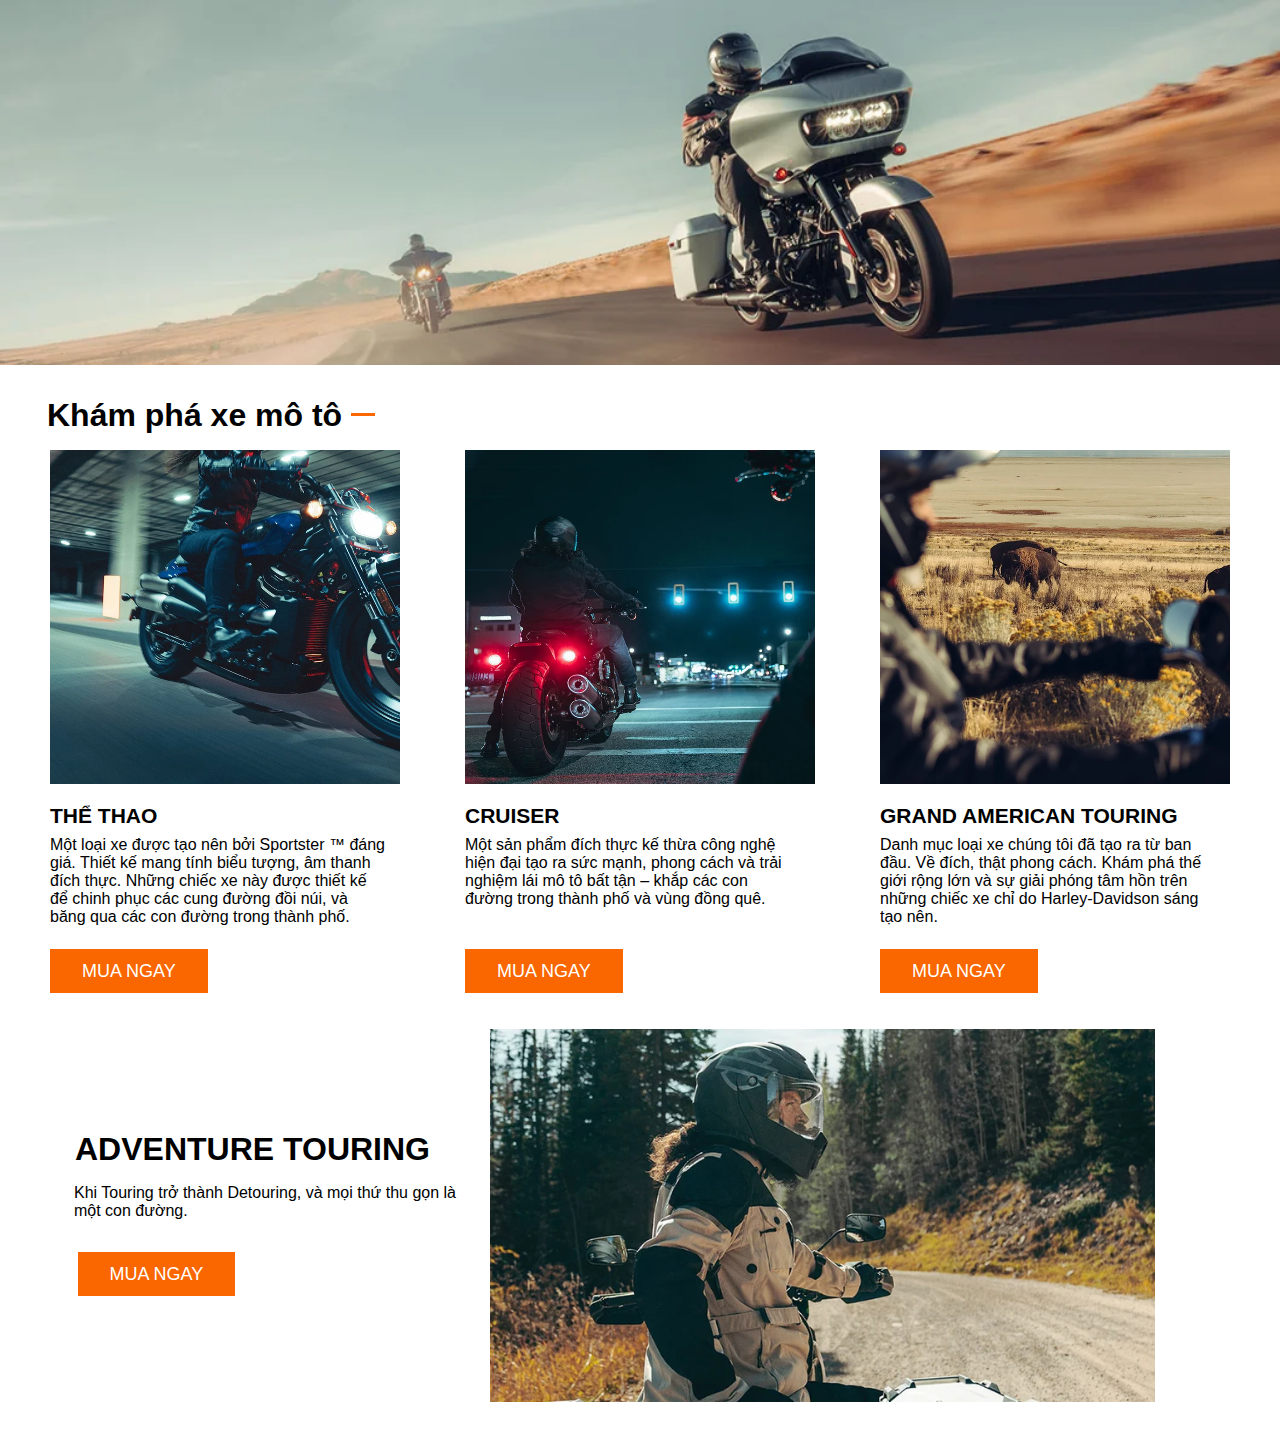
==== bikes.html @ 882a2433 "bikes" ====
<!DOCTYPE html>
<html lang="en">
  <head>
    <meta charset="UTF-8" />
    <meta http-equiv="X-UA-Compatible" content="IE=edge" />
    <meta name="viewport" content="width=device-width, initial-scale=1.0" />
    <title>Document</title>
    <link rel="stylesheet" href="./css/bikes.css" />
  </head>
  <body>
    <main>
      <div class="background_hero">
        <img
          src="./images/img xe máy/my23-motorcycle-index-short-hero-no-text.webp"
          alt=""
        />
      </div>

      <div class="cmp_hero_card">
        <div class="cmp_margin_top"><br /></div>

        <div class="hero_cards_triple_deck">
          <div class="hero_card_headline">
            Khám phá xe mô tô

            <span class="hero_card"></span>
          </div>

          <div class="card_deck_all">
            <div class="card_deck">
              <img src="./images/img xe máy/street-motorcycle-1x1.webp" alt="" />

              <div class="card_body">
                <div class="hero_card_title">
                  <a href="">thể thao</a>
                </div>

                <div class="hero_card_deccription">
                  Một loại xe được tạo nên bởi Sportster ™ đáng giá. Thiết kế mang
                  tính biểu tượng, âm thanh đích thực. Những chiếc xe này được
                  thiết kế để chinh phục các cung đường đồi núi, và băng qua các
                  con đường trong thành phố.
                </div>
              </div>

              <div class="card_footer">
                <br /><br />

                <span>Mua ngay</span>
              </div>
            </div>

            <div class="card_deck">
              <img src="./images/img xe máy/cruiser-motorcycle-1x1.webp" alt="" />

              <div class="card_body">
                <div class="hero_card_title">
                  <a href="">cruiser</a>
                </div>

                <div class="hero_card_deccription">
                  Một sản phẩm đích thực kế thừa công nghệ hiện đại tạo ra sức
                  mạnh, phong cách và trải nghiệm lái mô tô bất tận – khắp các con
                  đường trong thành phố và vùng đồng quê.
                </div>
              </div>

              <div class="card_footer">
                <br /><br />

                <span>Mua ngay</span>
              </div>
            </div>

            <div class="card_deck">
              <img src="./images/img xe máy/touring-motorcycle-1x1.webp" alt="" />

              <div class="card_body">
                <div class="hero_card_title">
                  <a href="">grand american touring</a>
                </div>

                <div class="hero_card_deccription">
                  Danh mục loại xe chúng tôi đã tạo ra từ ban đầu. Về đích, thật
                  phong cách. Khám phá thế giới rộng lớn và sự giải phóng tâm hồn
                  trên những chiếc xe chỉ do Harley-Davidson sáng tạo nên.
                </div>
              </div>

              <div class="card_footer">
                <br /><br />

                <span>Mua ngay</span>
              </div>
            </div>
          </div>
        </div>
      </div>

      <div class="cmp_margin_top"><br /></div>

      <div class="media_card">
        <div class="row_contentimage">
          <div class="header">
            adventure touring
          </div>

          <div class="description">
            Khi Touring trở thành Detouring, và mọi thứ thu gọn là một con đường.
          </div>

          <div class="card_footer">
            <br /><br />

            <span>Mua ngay</span>
          </div>

        </div>

        <img src="./images/img xe máy/adventure-motorcycle-media-card.webp" alt="">
      </div>

      <div class="cmp_margin_top"><br /></div>

    </main>

    <footer>
      
    </footer>
  </body>
</html>
---- css/bikes.css ----
* {
  margin: 0;
  padding: 0;
  font-family: Arial, Helvetica, sans-serif;
}

.background_hero img {
  width: 100%;
  height: 364.79px;
  display: flex;
}

.cmp_hero_card {
  align-items: center;
}
.cmp_margin_top {
  height: 32px;
}

.hero_card_headline {
  font-size: 32px;
  font-weight: bold;
  padding: 0 0 16px;
  margin-left: 47px;
}

.hero_card {
  width: 24px;
  height: 10px;
  display: inline-block;
  border-top: 3px solid #fa6600;
}

.card_deck {
  width: 380px;
  height: auto;
}
.card_deck img {
  width: 350px;
  height: 334.1px;
  margin-left: 15px;
  padding-bottom: 16px;
}

.card_body{
    height: 121px;
}

.hero_card_title a {
  font-size: 21px;
  margin-left: 15px;
  text-decoration: none;
  text-transform: uppercase;
  color: black;
  font-weight: bold;
}

.hero_card_deccription {
  margin: 0 15px;
  margin-right: 30px;
  padding: 8px 0 0;
  font-size: 16px;
}

.card_footer {
  margin-left: 15px;
  height: 72px;
  width: 350px;
}

.card_footer span {
  width: 162.39px;
  height: 48px;
  color: white;
  background-color: #fa6600;
  padding: 12px 32px;
  font-size: 18px;
  text-transform: uppercase;
  cursor: pointer;
}

.card_deck_all {
  display: flex;
  justify-content: space-evenly;
}

.row_contentimage{
    padding: 0 16px;
    display: flex;
    flex-direction: column;	
    justify-content: center;
    align-items: center;
}

.media_card{
    height: 373.22px;
    display: flex
}

.row_contentimage .header{
    font-size: 32px;
    text-transform: uppercase;
    font-weight: bold;
    margin-left: 15px
}

.row_contentimage .description{
    margin: 16px 0 8px 58px;
    width: 400px;

    
}

.media_card img{
    float: right;
}
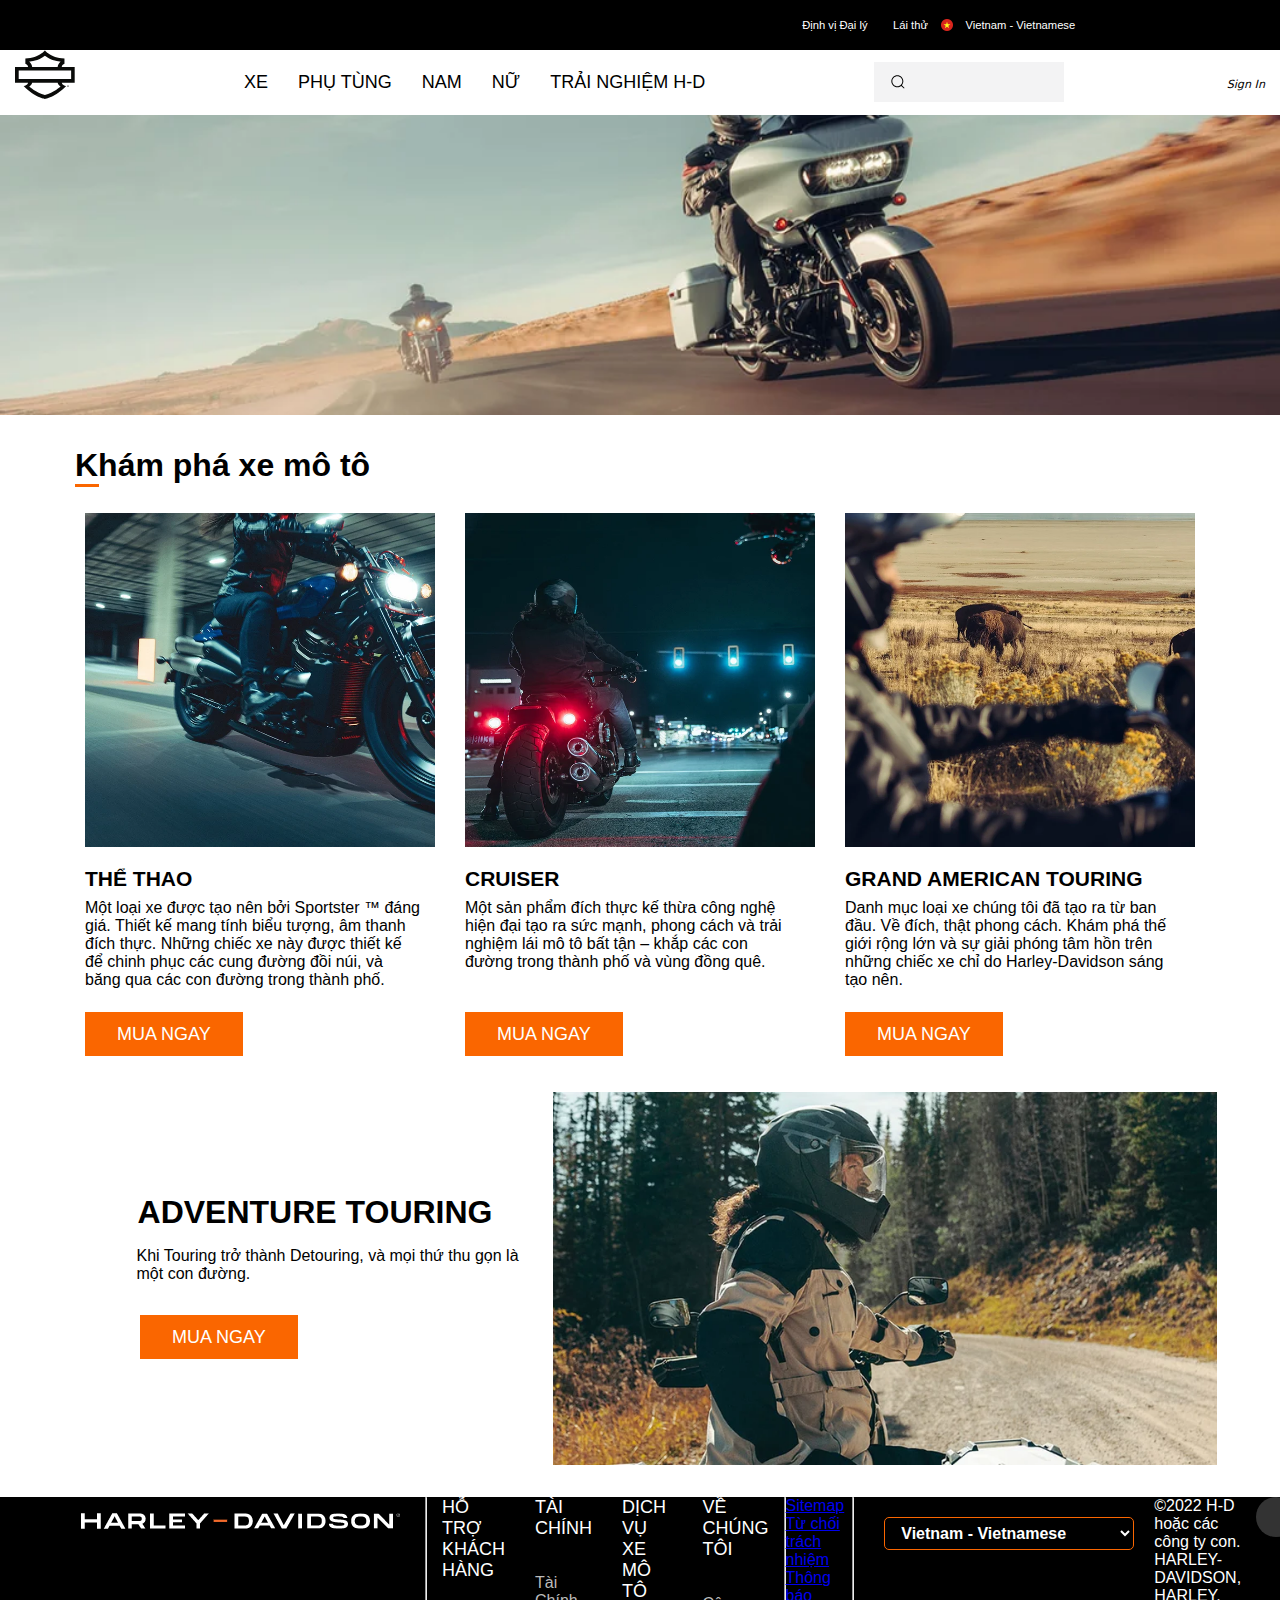
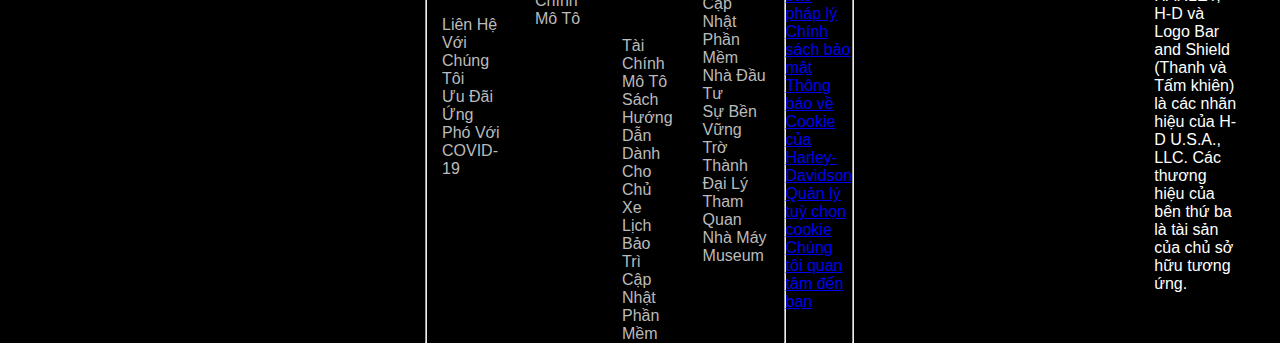
==== commit 7b7e5b7a: "update menu-footer" ====
--- a/bikes.html
+++ b/bikes.html
@@ -5,9 +5,320 @@
     <meta http-equiv="X-UA-Compatible" content="IE=edge" />
     <meta name="viewport" content="width=device-width, initial-scale=1.0" />
     <title>Document</title>
-    <link rel="stylesheet" href="./css/bikes.css" />
+    <link rel="stylesheet" href="./css/harley_main-menu.css">
+    <link rel="stylesheet" href="./css/bikes.css" >
   </head>
   <body>
+    <header>
+      <div class="first-bar">
+        <ul class="first-bar-menu">
+            <li><a href="">Định vị Đại lý</a></li>
+            <li><a href="">Lái thử</a></li>
+            <img src="images/vietnam.webp" alt="">
+            <li><a href="">Vietnam - Vietnamese</a></li>
+        </ul>
+    </div>
+    <nav class="menu">
+        <div class="wrapper">
+            <div class="logo"><a href=""><img src="images/shield-icon-black.svg" alt=""></a></div>
+            <input class="res" type="radio" name="slide" id="menu-btn">
+            <input class="res" type="radio" name="slide" id="cancel-btn">
+            <ul class="nav-links">
+                <label for="cancel-btn" class="btn cancel-btn cancel-but"><i class="fas fa-times"></i></label>
+                <li>
+                    <img class="logo-res" src="images/h-d-logo.png" alt="" style="border-radius: 5px;">
+                    <a href="bikes.html" class="desktop-item">XE</a>
+                    <span class="htcb">Show More</span>
+                    <input type="checkbox" id="showMega">
+                    <label for="showMega" class="mobile-item">Xe</label>
+                    <hr class="solid-mega">
+                    <div class="mega-box">
+                        <div class="content">
+                            <div class="row">
+                                <img src="images/chris-kursikowski-Lwz3X2lBkk4-unsplash.jpg" alt="">
+                            </div>
+                            <div class="row">
+                                <header>XE MÔ TÔ</header>
+                                <ul class="mega-link">
+                                    <li><a href="">Sport</a></li>
+                                    <li><a href="">Cruiser</a></li>
+                                    <li><a href="">Grand American Touring</a></li>
+                                    <li><a href="">Aventure Touring</a></li>
+                                    <hr>
+                                    <li><a href="" style="font-size: 95%;">Mua sắm tất cả xe mô tô</a></li>
+                                    <hr>
+                                    <li><a href="">Mẫu năm trước</a></li>
+                                </ul>
+                            </div>
+                            <div class="row">
+                                <header>XE ĐIỆN</header>
+                                <ul class="mega-link">
+                                    <li><a href="https://www.livewire.com/" style="border: 1px solid #000000;"><img style="width: 150px;height: 26.5px;" src="https://www.livewire.com/assets/images/logos/lw-logo-desktop.svg" alt=""></a></li>
+                                    <li><a href="" style="background-color: #ffff; cursor: default;"></a></li>
+                                    <li><a href="" style="background-color: #ffff; cursor: default;"></a></li>
+                                    <li><a href="" style="background-color: #ffff; cursor: default;"></a></li>
+                                    <li><a href="" style="background-color: #ffff; cursor: default;"></a></li>
+                                    <li><a href="" style="background-color: #ffff; cursor: default;"></a></li>
+                                    <li><a href="" style="background-color: #ffff; cursor: default;"></a></li>
+                                </ul>
+                            </div>
+                            <div class="row">
+                                <header>BỘ SƯU TẬP</header>
+                                <ul class="mega-link">
+                                    <li><a href="">CVO</a></li>
+                                    <li><a href="">ICONS</a></li>
+                                    <hr>
+                                    <li><a href="" style="font-size: 95%;">Mua sắm tất cả bộ sưu tập</a></li>
+                                    <li><a href="" style="background-color: #ffff; cursor: default;"></a></li>
+                                    <li><a href="" style="background-color: #ffff; cursor: default;"></a></li>
+                                    <li><a href="" style="background-color: #ffff; cursor: default;"></a></li>
+                                    <li><a href="" style="background-color: #ffff; cursor: default;"></a></li>
+                                </ul>
+                            </div>
+                            <div class="row">
+                                <header>SHOP ALL BIKES</header>
+                                <ul class="mega-link">
+                                    <li><a href="">All Bikes</a></li>
+                                    <li><a href="" style="background-color: #ffff; cursor: default;"></a></li>
+                                    <li><a href="" style="background-color: #ffff; cursor: default;"></a></li>
+                                    <li><a href="" style="background-color: #ffff; cursor: default;"></a></li>
+                                    <li><a href="" style="background-color: #ffff; cursor: default;"></a></li>
+                                    <li><a href="" style="background-color: #ffff; cursor: default;"></a></li>
+                                    <li><a href="" style="background-color: #ffff; cursor: default;"></a></li>
+                                    <li><a href="" style="background-color: #ffff; cursor: default;"></a></li>
+                                </ul>
+                            </div>
+                        </div>
+                    </div>
+                </li>
+                <li>
+                    <a href="PhuTung/PhuTung.html">PHỤ TÙNG</a>
+                    <span class="htcb">Show More</span>
+                    <input type="checkbox" id="showMega" src="images/down-arrow.png">
+                    <label for="showMega" class="mobile-item">Phụ tùng</label>
+                    <hr class="solid-mega">
+                    <div class="mega-box">
+                        <div class="content">
+                            <div class="row">
+                                <img src="images/jorgen-hendriksen-RoZxr7Payto-unsplash.jpg" alt="">
+                            </div>
+                            <div class="row">
+                                <ul class="mega-link">
+                                    <li><a href="">Accesory Packages</a></li>
+                                    <li><a href="">Audio & Electronics</a></li>
+                                    <li><a href="">Bags, Luggage & Racks</a></li>
+                                    <li><a href="">Brakes & Suspension</a></li>
+                                    <li><a href="">Custom Accessories</a></li>
+                                    <li><a href="">Electrical & Batteries</a></li>
+                                    <li><a href="">Foot Controls</a></li>
+                                </ul>
+                            </div>
+                            <div class="row">
+                                <ul class="mega-link">
+                                    <li><a href="">Handlebars & Controls</a></li>
+                                    <li><a href="">Instruments & Gauges</a></li>
+                                    <li><a href="">Lighning</a></li>
+                                    <li><a href="">Maintenance</a></li>
+                                    <li><a href="">Mirrors</a></li>
+                                    <li><a href="">Oil Change Kits</a></li>
+                                    <li><a href="">Paint & Bodywork</a></li>
+                                </ul>
+                            </div>
+                            <div class="row">
+                                <ul class="mega-link">
+                                    <li><a href="" style="font-size: 95%;">Screamin' Eagle Performance</a></li>
+                                    <li><a href="">Seats & Backrests</a></li>
+                                    <li><a href="">Security & Storage</a></li>
+                                    <li><a href="">Tires & Wheels</a></li>
+                                    <li><a href="">Vehicle Protection</a></li>
+                                    <li><a href="" style="font-size: 95%">Windshields & Deflectors</a></li>
+                                    <li><a href="">Parts</a></li>
+                                    <hr>
+                                    <button class="learn-more">
+                                        <span class="circle" aria-hidden="true">
+                                        <span class="icon arrow"></span>
+                                        </span>
+                                        <span class="button-text" style="font-size: 90%;">Shop All Parts</span>
+                                    </button>
+                                </ul>
+                            </div>
+                            <div class="row">
+                                <ul class="mega-link">
+                                    <li><a href="">New Arrivals</a></li>
+                                    <li><a href="">120th Anniversary</a></li>
+                                    <li><a href="">Accessory Packages</a></li>
+                                    <li><a href="">See All Collections</a></li>
+                                    <li><a href="">Customized Bikes</a></li>
+                                </ul>
+                            </div>
+                        </div>
+                    </div>
+                </li>
+                <li>
+                    <a href="trangNAM&NU/Nam/nam.htm">NAM</a>
+                    <span class="htcb">Show More</span>
+                    <input type="checkbox" id="showMega" src="images/down-arrow.png">
+                    <label for="showMega" class="mobile-item">Nam</label>
+                    <hr class="solid-mega">
+                    <div class="mega-box">
+                        <div class="content">
+                            <div class="row">
+                                <img src="images/ashu-dadwal-BEybWKadTs4-unsplash.jpg" alt="">
+                            </div>
+                            <div class="row">
+                                <ul class="mega-link">
+                                    <li><a href="">Jackets & Vests</a></li>
+                                    <li><a href="">Button Downs</a></li>
+                                    <li><a href="">Helmets</a></li>
+                                    <li><a href="">T-Shirts & Polos</a></li>
+                                    <li><a href="">Sweatshirts & Hoodies</a></li>
+                                </ul>
+                            </div>
+                            <div class="row">
+                                <ul class="mega-link">
+                                    <li><a href="">Performance</a></li>
+                                    <li><a href="">Gloves</a></li>
+                                    <li><a href="">Jeans & Pants</a></li>
+                                    <li><a href="">Skull Collection</a></li>
+                                    <li><a href="">Americana</a></li>
+                                </ul>
+                            </div>
+                            <div class="row">
+                                <ul class="mega-link">
+                                    <li><a href="">Rain Gear</a></li>
+                                    <li><a href="">Hats & Caps</a></li>
+                                    <li><a href="" style="font-size: 95%;">Wounded Warrior Project</a></li>
+                                    <li><a href="">Heated Gear</a></li>
+                                    <li><a href="">Riding Pants</a></li>
+                                </ul>
+                                <hr>
+                                <button class="learn-more">
+                                    <span class="circle" aria-hidden="true">
+                                    <span class="icon arrow"></span>
+                                    </span>
+                                    <span class="button-text" style="font-size: 80%;">Shop for Mens</span>
+                                </button>
+                            </div>
+                            <div class="row">
+                                <ul class="mega-link">
+                                    <li><a href="">Hàng mới về</a></li>
+                                    <li><a href="">Kỷ niệm 120 năm</a></li>
+                                </ul>
+                            </div>
+                        </div>
+                    </div>
+                </li>
+                <li>
+                    <a href="trangNAM&NU/Nữ/nu.htm">NỮ</a>
+                    <span class="htcb">Show More</span>
+                    <input type="checkbox" id="showMega" src="images/down-arrow.png" >
+                    <label for="showMega" class="mobile-item">Nữ</label>
+                    <hr class="solid-mega">
+                    <div class="mega-box">
+                        <div class="content">
+                            <div class="row">
+                                <img src="images/sean-delshadi-FoPlNNYTPWo-unsplash.jpg" alt="">
+                            </div>
+                            <div class="row">
+                                <ul class="mega-link">
+                                    <li><a href="">Jackets & Vests</a></li>
+                                    <li><a href="">Rain Gear</a></li>
+                                    <li><a href="">Helmets</a></li>
+                                    <li><a href="">Heated Gear</a></li>
+                                </ul>
+                            </div>
+                            <div class="row">
+                                <ul class="mega-link">
+                                    <li><a href="">Shirts & T-Shirts</a></li>
+                                    <li><a href="">Hats & Caps</a></li>
+                                    <li><a href="">Sweatshirts & Hoodies</a></li>
+                                </ul>
+                            </div>
+                            <div class="row">
+                                <ul class="mega-link">
+                                    <li><a href="">Gloves</a></li>
+                                    <li><a href="">Jeans & Pants</a></li>
+                                    <li><a href="">Riding Pants</a></li>
+                                    <hr>
+                                    <button class="learn-more">
+                                        <span class="circle" aria-hidden="true">
+                                        <span class="icon arrow"></span>
+                                        </span>
+                                        <span class="button-text" style="font-size: 80%;">Shop for Womens</span>
+                                    </button>
+                                </ul>
+                            </div>
+                            <div class="row">
+                                <ul class="mega-link">
+                                    <li><a href="">Hàng mới về</a></li>
+                                    <li><a href="">Kỷ niệm 120 năm</a></li>
+                                </ul>
+                            </div>
+                        </div>
+                    </div>
+                </li>
+                <li>
+                    <a href="experience.html">TRẢI NGHIỆM H-D</a>
+                    <span class="htcb">Show More</span>
+                    <input type="checkbox" id="showMega" src="images/down-arrow.png">
+                    <label for="showMega" class="mobile-item">Trải nghiệm</label>
+                    <hr class="solid-mega">
+                    <div class="mega-box">
+                        <div class="content">
+                            <div class="row">
+                                <header></header>
+                                <ul class="mega-link">
+                                    <li><a href="">BẢO TÀNG H-D</a></li>
+                                    <li><a href="" style="font-size: 99.9%;">HARLEY OWNERS GROUPS</a></li>
+                                    <li><a href="">KẾ HOẠCH LÁI</a></li>
+                                </ul>
+                            </div>
+                            <div class="row">
+                                <header></header>
+                                <ul class="mega-link">
+                                    <li><a href="">SỰ KIỆN</a></li>
+                                    <li><a href="" style="font-size: 95%">TẠP CHÍ THE ENTHUSIAST</a></li>
+                                    <li><a href="">TẬP HUẤN XE MÔ TÔ</a></li>
+                                </ul>
+                            </div>
+                            <div class="row">
+                                <header></header>
+                                <ul class="mega-link">
+                                    <li><a href="">THAM QUAN NHÀ MÁY</a></li>
+                                    <li><a href="">THUÊ XE MÔ TÔ</a></li>
+                                    <li><a href="">TOUR XE MÔ TÔ</a></li>
+                                </ul>
+                            </div>
+                            <div class="row">
+                                <header></header>
+                                <ul class="mega-link">
+                                    <hr>
+                                    <button class="learn-more">
+                                        <span class="circle" aria-hidden="true">
+                                        <span class="icon arrow"></span>
+                                        </span>
+                                        <span class="button-text">XEM TẤT CẢ</span>
+                                    </button>
+                                </ul>
+                            </div>
+                        </div>
+                    </div>
+                </li>
+            </ul>
+            <div class="search-bar">
+                <div class="group">
+                    <svg class="icon" aria-hidden="true" viewBox="0 0 24 24"><g><path d="M21.53 20.47l-3.66-3.66C19.195 15.24 20 13.214 20 11c0-4.97-4.03-9-9-9s-9 4.03-9 9 4.03 9 9 9c2.215 0 4.24-.804 5.808-2.13l3.66 3.66c.147.146.34.22.53.22s.385-.073.53-.22c.295-.293.295-.767.002-1.06zM3.5 11c0-4.135 3.365-7.5 7.5-7.5s7.5 3.365 7.5 7.5-3.365 7.5-7.5 7.5-7.5-3.365-7.5-7.5z"></path></g></svg>
+                    <input placeholder="" type="search" class="input">
+                </div>
+            </div>
+            <div class="signin">
+                <i class="fa-solid fa-user"><span class="signin-text">&ensp; Sign In</span></i>
+            </div>
+            <label for="menu-btn" class="btn menu-btn  menu-but"><i class="fas fa-bars"></i></label>
+        </div>
+    </nav>
+
+    </header>
     <main>
       <div class="background_hero">
         <img
@@ -125,7 +436,83 @@
     </main>
 
     <footer>
-      
-    </footer>
-  </body>
+      <div class="container1">
+          <div class="row">
+              <div class="logo-text">
+                  <a href="harley_main.html"><img src="images/h-d-logo.png" alt=""></a>
+              </div>
+              <hr>
+              <div class="footer-col">
+                  <h4>HỖ TRỢ KHÁCH HÀNG</h4>
+              <ul>
+                  <li><a href="#">Liên hệ với chúng tôi</a></li>
+                  <li><a href="#">Ưu đãi</a></li>
+                  <li><a href="#">Ứng phó với COVID-19</a></li>
+              </ul>
+              </div>
+              <div class="footer-col">
+                  <h4>TÀI CHÍNH</h4>
+              <ul>
+                  <li><a href="#">Tài chính mô tô</a></li>
+              </ul>
+              </div>
+              <div class="footer-col">
+                  <h4>DỊCH VỤ XE MÔ TÔ</h4>
+              <ul>
+                  <li><a href="#">Tài chính mô tô</a></li>
+                  <li><a href="#">Sách hướng dẫn dành cho Chủ Xe</a></li>
+                  <li><a href="#">Lịch bảo trì</a></li>
+                  <li><a href="#">Cập nhật Phần mềm</a></li>
+              </ul>
+              </div>
+              <div class="footer-col">
+                  <h4>VỀ CHÚNG TÔI</h4>
+              <ul>
+                  <li><a href="#">Cập nhật Phần mềm</a></li>
+                  <li><a href="#">Nhà đầu tư</a></li>
+                  <li><a href="#">Sự bền vững</a></li>
+                  <li><a href="#">Trờ thành Đại Lý</a></li>
+                  <li><a href="#">Tham quan nhà máy</a></li>
+                  <li><a href="#">Museum</a></li>
+              </ul>
+              </div>
+              <hr>
+              <div class="footer3">
+                  <ul class="nav col-md-4 justify-content-end ">
+                      <li class="nav-item"><a href="#" class="nav-link px-2 text-muted">Sitemap</a></li>
+                      <li class="nav-item"><a href="#" class="nav-link px-2 text-muted">Từ chối trách nhiệm</a></li>
+                      <li class="nav-item"><a href="#" class="nav-link px-2 text-muted">Thông báo pháp lý</a></li>
+                  </ul>
+                  <ul class="nav col-md-4 justify-content-end ">
+                      <li class="nav-item"><a href="#" class="nav-link px-2 text-muted">Chính sách bảo mật</a></li>
+                      <li class="nav-item"><a href="#" class="nav-link px-2 text-muted">Thông báo về Cookie của Harley-Davidson</a></li>
+                      <li class="nav-item"><a href="#" class="nav-link px-2 text-muted">Quản lý tuỳ chọn cookie</a></li>
+                      <li class="nav-item"><a href="#" class="nav-link px-2 text-muted">Chúng tôi quan tâm đến bạn</a></li>
+                  </ul>
+              </div>
+              <hr>
+                  <div class="margin-ft">
+                      <select class="form-selec form-select-sm select-st" aria-label=".form-select-sm example">
+                          <option selected>Vietnam - Vietnamese</option>
+                          <option value="1">Argentina - español</option>
+                          <option value="2">Australia - English</option>
+                          <option value="3">Canada - English</option>
+                          <option value="4">Hong Kong, China - English</option>
+                          <option value="5">India - English</option>
+                          <option value="6">Indonesia - Bahasa Indonesia</option>
+                          <option value="7">Thailand - Thai</option>
+                          <option value="8">United Kingdom - English</option>
+                          <option value="9">United States - English</option>
+                      </select>
+                  </div>
+                  <p>©2022 H-D hoặc các công ty con. HARLEY-DAVIDSON, HARLEY, H-D và Logo Bar and Shield (Thanh và Tấm khiên) là các nhãn hiệu của H-D U.S.A., LLC. Các thương hiệu của bên thứ ba là tài sản của chủ sở hữu tương ứng.</p>
+              <div class="footer-col">
+              <div class="social-links">
+                  <a href="#"><i class="fab fa-facebook-f"></i></a>
+              </div>
+              </div>
+          </div>
+      </div>
+</footer>
+</body>
 </html>
--- a/css/harley_main-menu.css
+++ b/css/harley_main-menu.css
@@ -0,0 +1,593 @@
+
+.menu{
+    background: #ffffff;
+    position: absolute;
+    width: 100%;
+    z-index: 999;
+    height: 65px;
+    line-height: 65px;
+}
+.menu .wrapper{
+    position: relative;
+    max-width: 1250px;
+    margin: auto;
+    display: flex;
+    justify-content: space-between;
+}
+.wrapper .logo a img{
+    width: 60.45px;
+    height: 49px;
+    margin-bottom: 7px;
+}
+.wrapper .nav-links{
+    display: inline-flex;
+}
+.nav-links li{
+    list-style: none;
+}
+.nav-links li:hover .mega-box{
+    top: 65px;
+    opacity: 1;
+    visibility: visible;
+    transition: all 0.3s ease;
+}
+.nav-links li a{
+    color: #000;
+    text-decoration: none;
+    font-size: 18px;
+    font-weight: 500;
+    padding: 9px 15px;
+    border-radius: 5px;
+    transition: all 0.3s ease;
+}
+.dis-cursor:hover{
+    cursor: default;
+    color: #ffffff;
+    background-color: #ffffff;
+}
+.nav-links li a:hover{
+    background-color: #ffdbc2;
+}
+.mega-box{
+    position: absolute;
+    background: #ffffff;
+    width: 100%;
+    left:0;
+    opacity: 0;
+    padding: 0 30px;
+    visibility: hidden;
+    transition: all 0.3s ease;
+    max-height: 0px;
+    transition: all 0.3s ease;
+}
+.mega-box .content{
+    background: #ffffff;
+    padding: 25px 20px;
+    display: flex;
+    width: 100%;
+    justify-content: space-between;
+}
+.content .row{
+    width: calc(25% - 30px);
+    line-height: 45px;
+}
+.content .row img{
+    width: 80%;
+    height: 80%;
+    object-fit: cover;
+}
+
+.content .row header{
+    color: #000000;
+    font-size: 20px;
+    font-weight: 500;
+}
+.content .row .mega-links{
+    margin-left: -40px;
+    border-left: 1px solod rgba(255,255,255,0.09);
+}
+.content .row:nth-child(1),
+.content .rpw:nth-child(2){
+    border-left: 0px;
+}
+.row .mega-links li{
+    padding: 0 20px;
+}
+.row .mega-links li a{
+    padding: 0 20px;
+    color: #d9d9d9;
+    font-size: 17px;
+    display: block;
+}
+.wrapper .btn{
+    color: #000;
+    font-size: 20px;
+    cursor: pointer;
+}
+.wrapper .btn.cancel-btn{
+    position: absolute;
+    right: 30px;
+    top: 10px
+}
+.res{
+    display: none;
+}
+.nav-links .mobile-item{
+    
+    display: none;
+    font-size: 20px;
+    color: #000000;
+    font-weight: bold;
+    padding-left: 20px;
+    cursor: pointer;
+    border-radius: 5px;
+    transition: all 0.3s ease;
+}
+.nav-links .mobile-item:hover{
+    background: #3a3b3c;
+}
+#showMega{
+    display: none;
+    background-color: #f3f3f4;
+    border: #fa6600;
+}
+.menu-but, .cancel-but{
+    display: none;
+}
+.logo-res{
+    display: none;
+}
+.htcb{
+    width: 80px;
+    height: 15px;
+    display: none;
+    font-size: 60%;
+    font-weight: bold;
+    text-transform: uppercase;
+    color: #fa6600;
+}
+.solid-mega{
+    display: none;
+}
+.first-bar{
+    background-color: #000000;
+    height: 50px;
+}
+.first-bar .first-bar-menu{
+    width: 85%;
+    display: flex;
+    justify-content: flex-end;
+    height: 50px;
+    align-items: center;
+    font-family: Arial, Helvetica, sans-serif;
+}
+.first-bar .first-bar-menu img{
+    width: 12px;
+    height: 12px;
+}
+.first-bar .first-bar-menu li{
+    list-style: none;
+    font-size: 70%;
+    margin: 0 1vw;
+}
+.first-bar .first-bar-menu li a{
+    text-decoration: none;
+    color: #ffffff;
+}
+.first-bar .first-bar-menu li:hover{
+    border-bottom: #ffff;
+    color:#fa6600;
+}
+
+@media screen and (max-width: 970px){
+    .menu-but i{
+        margin-top: 15px;
+        font-size: 110%;
+    }
+    .menu .wrapper{
+        justify-content:center;
+    }
+    .wrapper div{
+        padding: 0 10px;
+    }
+    .wrapper .btn{
+        display: block;
+    }
+    .wrapper .nav-links{
+        position: fixed;
+        height: 100vh;
+        width: 100%;
+        max-width: 400px;
+        background: #ffffff;
+        display: block;
+        top: 0;
+        left: -100%;
+        overflow-y: auto;
+        line-height: 50px;
+        padding: 50px 10px;
+        box-shadow: 0 15px rgba(0,0,0,0.15);
+        transition: all 0.3s ease-in-out;
+    }
+    #menu-btn:checked ~ .nav-links{
+        left: 0%;
+    }
+    #menu-btn:checked ~ .btn.menu-btn{
+        color: #fa6600;
+    }
+    #menu-btn:checked ~ .search-bar .group{
+        display: none;
+        transition: all 0.3s ease-in-out;
+    }
+    .nav-links::-webkit-scrollbar{
+        width: 0px;
+    }
+    .nav-links li{
+        margin: 15px 10px;
+    }
+    .nav-links li a{
+        padding: 0 20px;
+        display: block;
+        font-size: 20px;
+    }
+    .mega-box{
+        position: static;
+        top: 65px;
+        width: 100%;
+        opacity: 1;
+        visibility: visible;
+        opacity: 0;
+        padding: 0 20px;
+        overflow: hidden;
+        transition: all 0.3s ease-in-out;
+    }
+    .mega-box .content{
+        background: #ffffff;
+        flex-direction: column;
+        padding: 20px 20px 0 20px;
+    }
+    .mega-box .content .row{
+        width: 100%;
+        margin-bottom: 15px;
+        border-top: 1px solid rgba(0,0,0,0.08);
+    }
+    .mega-box .content .row:nth-child(1),
+    .mega-box .content .row:nth-child(2){
+        border-top: 0px;
+    }
+    .content .row .mega-links{
+        border-color: 0px;
+        padding-left: 15px;
+
+    }
+    .row .mega-links li{
+        margin: 0;
+    }
+    .content .row header{
+        font-size: 19px;
+    }
+    /*checkbox show menu*/
+    .container input {
+        opacity: 0;
+        cursor: pointer;
+        width: 0;
+        height: 0;
+    }
+    
+    .container {
+        display: block;
+        position: relative;
+        cursor: pointer;
+        font-size: 20px;
+        user-select: none;
+        width: 30px;
+        height: 30px;
+        border-radius: 3px;
+        background: rgba(216, 216, 216, 0.603);
+    }
+    
+    .container:hover {
+        background: rgba(197, 197, 197, 0.527);
+    }
+    
+    .line {
+        width: calc(100% - 8px);
+        height: 3px;
+        left: 4px;
+        background: rgb(58, 58, 58);
+        position: absolute;
+        top: 50%;
+        transform: translateY(-50%);
+        transition: .7s transform cubic-bezier(0,1,.33,1.2), background .4s;
+    }
+    
+    .line-indicator {
+        transform: translateY(-50%) rotate(90deg);
+    }
+    
+    .container input:checked ~ .line-indicator {
+        transform: translateY(-50%);
+    }
+    #showMega:checked ~ .mega-box{
+        max-height: 100%;
+    }
+    #showMega{
+        display: block;
+        float: right;
+    }
+    .menu-but, .cancel-but{
+        display: block;
+    }
+    .logo-res{
+        display: block;
+        margin: 2vw 3vw;
+    }
+    .solid-mega{
+        display: block;
+    }
+    .htcb{
+        display: block;
+    }
+    .signin{
+        font-size: 90%;
+    }
+    footer .container{
+        display: none;
+    }
+}
+/* Shop All Parts */
+button {
+    position: relative;
+    display: inline-block;
+    cursor: pointer;
+    outline: none;
+    border: 0;
+    vertical-align: middle;
+    text-decoration: none;
+    background: transparent;
+    padding: 0;
+    font-size: inherit;
+    font-family: inherit;
+}
+
+button.learn-more {
+    width: 12rem;
+    height: auto;
+}
+
+button.learn-more .circle {
+    transition: all 0.45s cubic-bezier(0.65, 0, 0.076, 1);
+    position: relative;
+    display: block;
+    margin: 0;
+    width: 3rem;
+    height: 3rem;
+    background: #fa6600;
+    border-radius: 1.625rem;
+}
+
+button.learn-more .circle .icon {
+    transition: all 0.45s cubic-bezier(0.65, 0, 0.076, 1);
+    position: absolute;
+    top: 0;
+    bottom: 0;
+    margin: auto;
+    background: #fff;
+}
+
+button.learn-more .circle .icon.arrow {
+    transition: all 0.45s cubic-bezier(0.65, 0, 0.076, 1);
+    left: 0.625rem;
+    width: 1.125rem;
+    height: 0.125rem;
+    background: none;
+}
+
+button.learn-more .circle .icon.arrow::before {
+    position: absolute;
+    content: "";
+    top: -0.29rem;
+    right: 0.0625rem;
+    width: 0.625rem;
+    height: 0.625rem;
+    border-top: 0.125rem solid #fff;
+    border-right: 0.125rem solid #fff;
+    transform: rotate(45deg);
+}
+
+button.learn-more .button-text {
+    transition: all 0.45s cubic-bezier(0.65, 0, 0.076, 1);
+    position: absolute;
+    top: 0;
+    left: 0;
+    right: 0;
+    bottom: 0;
+    padding: 0.75rem 0;
+    margin: 0 0 0 1.85rem;
+    color: #fa6600;
+    font-weight: 700;
+    line-height: 1.6;
+    text-align: center;
+    text-transform: uppercase;
+}
+
+button:hover .circle {
+    width: 100%;
+}
+
+button:hover .circle .icon.arrow {
+    background: #fff;
+    transform: translate(1rem, 0);
+}
+
+button:hover .button-text {
+    color: #fff;
+}
+
+/*Search bar*/
+.group {
+    display: flex;
+    line-height: 28px;
+    align-items: center;
+    position: relative;
+    max-width: 190px;
+}
+
+.input {
+    width: 100%;
+    height: 40px;
+    line-height: 28px;
+    padding: 0 1rem;
+    padding-left: 2.5rem;
+    border: 2px solid transparent;
+    outline: none;
+    background-color: #f3f3f4;
+    color: #0d0c22;
+    transition: .3s ease;
+}
+
+.input::placeholder {
+    color: #0d0d0d;
+}
+
+.input:focus, input:hover {
+    outline: none;
+    border-color: #fa6600;
+    background-color: #fff;
+    box-shadow: 0 0 0 4px rgb(234 76 137 / 10%);
+}
+
+.icon {
+    position: absolute;
+    left: 1rem;
+    fill: #000;
+    width: 1rem;
+    height: 1rem;
+}
+.signin{
+    cursor: pointer;
+    
+}
+.signin .signin-text{
+    font-size: 70%;
+    font-family: system-ui, -apple-system, BlinkMacSystemFont, 'Segoe UI', Roboto, Oxygen, Ubuntu, Cantarell, 'Open Sans', 'Helvetica Neue', sans-serif;
+    font-weight: lighter;
+}
+.signin:hover{
+    color: #fa6600;
+}
+
+.search-bar{
+    height: 64px;
+    display: flex;
+    align-items: center;
+}
+/*Footer 2 responsive*/
+@import url('https://fonts.googleapis.com/css2?family=Poppins:wght@300;400;500;600;700&display=swap');
+footer{
+    background-color: #000000;
+    width: auto;
+    height: auto;
+    
+}
+.container1{
+    max-width: 1170px;
+    margin:auto;
+    font-family: 'Poppins', sans-serif;
+    background-color: #000000;
+    
+}
+
+.row{
+    display: flex;
+}
+ul{
+    list-style: none;
+}
+.footer-col{
+    width: 25%;
+    padding: 0 15px;
+}
+.footer-col h4{
+    font-size: 18px;
+    color: #ffffff;
+    text-transform: capitalize;
+    margin-bottom: 35px;
+    font-weight: 500;
+    position: relative;
+}
+.footer-col ul li:not(:lat-child){
+    margin-bottom:10px;
+}
+.footer-col ul li a{
+    font-size: 16px;
+    text-transform: capitalize;
+    color: #ffffff;
+    text-decoration: none;
+    font-weight: 300;
+    color: #bbbbbb;
+    display: block;
+    transition: all 0.3s ease;
+}
+
+.footer-col ul li a:hover{
+    color:#fa6600;
+}
+.footer-col .social-links a{
+    display: inline-block;
+    height: 40px;
+    width: 40px;
+    background-color: rgba(255,255,255,0.2);
+    margin:0 10px 10px 0;
+    text-align: center;
+    line-height: 40px;
+    border-radius: 50%;
+    color: #ffffff;
+    transition: all 0.5s ease;
+}
+.footer-col .social-links a:hover{
+    color: #fff;
+    background-color: #fa6600;
+}
+footer hr{
+    color: #fff;
+}
+.row p{
+    color: #fff;
+}
+.select-st{
+    display: block;
+    width: 250px;
+    padding: 0.375rem 2.25rem 0.375rem 0.75rem;
+    -moz-padding-start: calc(0.75rem - 3px);
+    font-size: 1rem;
+    font-weight: bold;
+    line-height: 1.5;
+    color: #fff;
+    background-color: #000;
+    border: 1px solid #fa6600;
+    border-radius: 5px;
+    margin-left: 10px;
+}
+.container1 .logo-text{
+    padding: 10px 20px;
+}
+.margin-ft{
+    padding: 20px 20px;
+}
+@media screen and (max-width: 970px) {
+    .container1{
+        text-align: center;
+    }
+    .footer-col{
+        width: 100%;
+        margin-bottom: 30px;
+    }
+    .select-st{
+        margin: 0 10vw;
+    }
+}
+@media screen and (max-width: 485px) {
+    .footer-col{
+        width: 100%;
+    }
+}--- a/css/bikes.css
+++ b/css/bikes.css
@@ -1,3 +1,4 @@
+/*main*/
 * {
   margin: 0;
   padding: 0;
@@ -21,14 +22,20 @@
   font-size: 32px;
   font-weight: bold;
   padding: 0 0 16px;
-  margin-left: 47px;
+  margin-left: 75px;
 }
 
 .hero_card {
   width: 24px;
   height: 10px;
-  display: inline-block;
+  display: flex;
+  justify-content: center;
   border-top: 3px solid #fa6600;
+}
+
+.card_deck_all{
+  display: flex;
+  justify-content: center;
 }
 
 .card_deck {
@@ -81,7 +88,7 @@
 
 .card_deck_all {
   display: flex;
-  justify-content: space-evenly;
+  justify-content: center;
 }
 
 .row_contentimage{
@@ -94,7 +101,8 @@
 
 .media_card{
     height: 373.22px;
-    display: flex
+    display: flex;
+    justify-content: center;
 }
 
 .row_contentimage .header{
@@ -114,4 +122,3 @@
 .media_card img{
     float: right;
 }
-
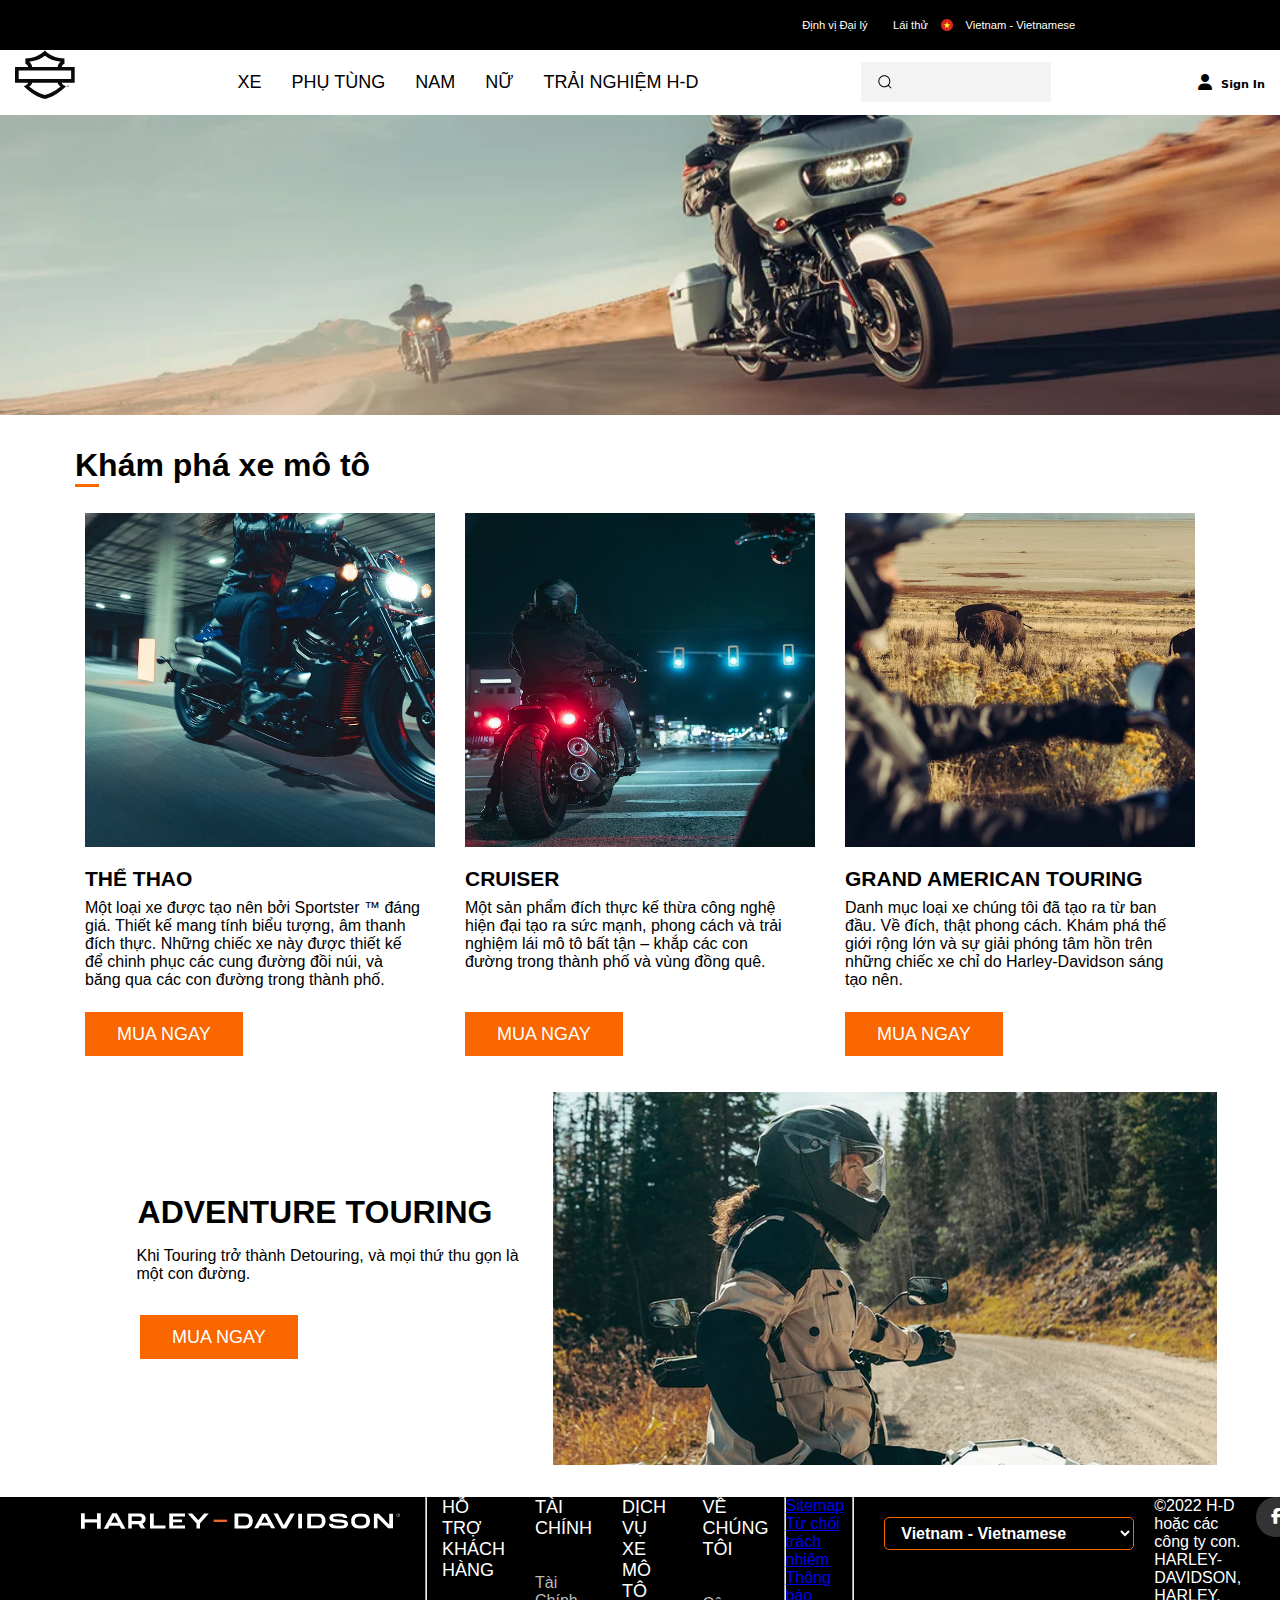
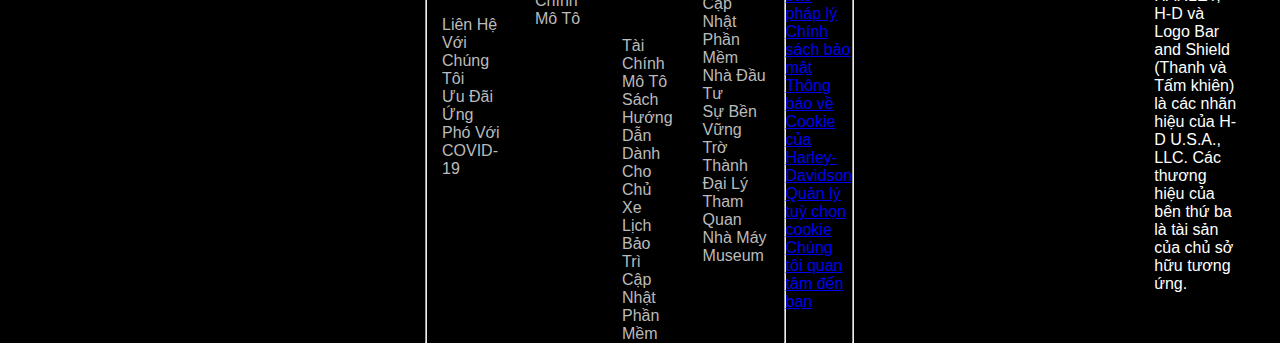
==== commit 510f87db: "update hoàn chỉnh 2 wed chinh làm" ====
--- a/bikes.html
+++ b/bikes.html
@@ -5,9 +5,11 @@
     <meta http-equiv="X-UA-Compatible" content="IE=edge" />
     <meta name="viewport" content="width=device-width, initial-scale=1.0" />
     <title>Document</title>
+    <link rel="stylesheet" href="https://cdnjs.cloudflare.com/ajax/libs/font-awesome/6.2.1/css/all.min.css">
+    <link rel="stylesheet" href="./css/bikes.css" >
+    <link href="https://cdn.jsdelivr.net/npm/bootstrap@5.3.0-alpha1/dist/css/bootstrap.min.css" rel="stylesheet"integrity="sha384-GLhlTQ8iRABdZLl6O3oVMWSktQOp6b7In1Zl3/Jr59b6EGGoI1aFkw7cmDA6j6gD" crossorigin="anonymous">
     <link rel="stylesheet" href="./css/harley_main-menu.css">
-    <link rel="stylesheet" href="./css/bikes.css" >
-  </head>
+</head>
   <body>
     <header>
       <div class="first-bar">
--- a/css/bikes.css
+++ b/css/bikes.css
@@ -122,3 +122,7 @@
 .media_card img{
     float: right;
 }
+
+.row{
+  display: flex;
+}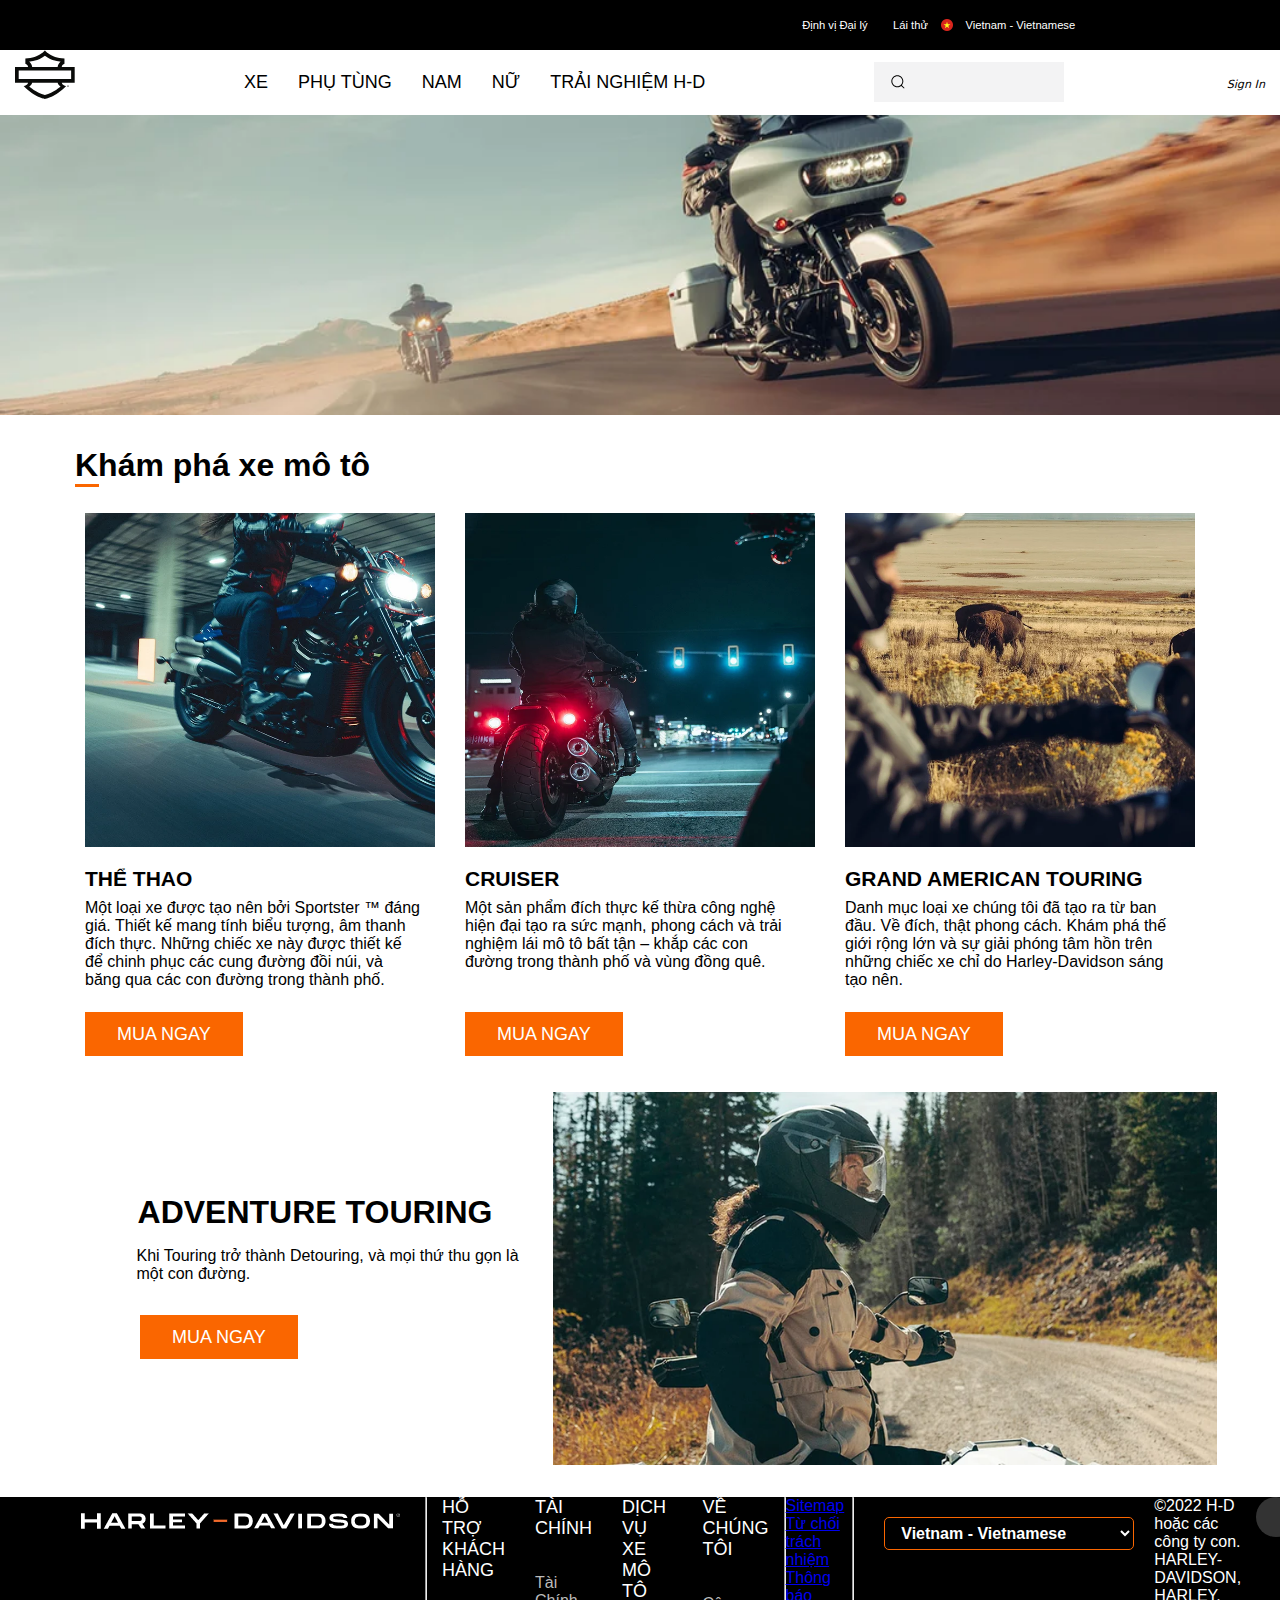
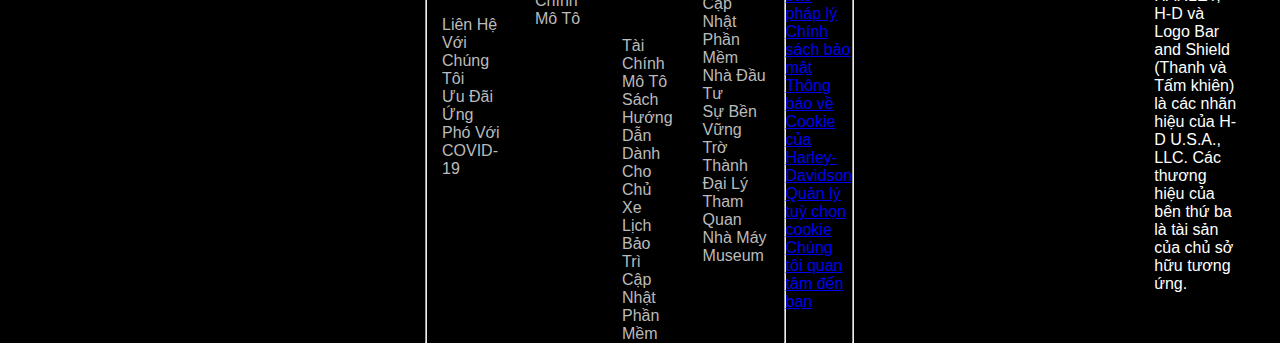
==== commit f5469631: "Update bikes.html" ====
--- a/bikes.html
+++ b/bikes.html
@@ -5,11 +5,11 @@
     <meta http-equiv="X-UA-Compatible" content="IE=edge" />
     <meta name="viewport" content="width=device-width, initial-scale=1.0" />
     <title>Document</title>
-    <link rel="stylesheet" href="https://cdnjs.cloudflare.com/ajax/libs/font-awesome/6.2.1/css/all.min.css">
+    <link href="https://cdn.jsdelivr.net/npm/bootstrap@5.3.0-alpha1/dist/css/bootstrap.min.css" rel="stylesheet"
+        integrity="sha384-GLhlTQ8iRABdZLl6O3oVMWSktQOp6b7In1Zl3/Jr59b6EGGoI1aFkw7cmDA6j6gD" crossorigin="anonymous">
+    <link rel="stylesheet" href="./css/harley_main-menu.css">
     <link rel="stylesheet" href="./css/bikes.css" >
-    <link href="https://cdn.jsdelivr.net/npm/bootstrap@5.3.0-alpha1/dist/css/bootstrap.min.css" rel="stylesheet"integrity="sha384-GLhlTQ8iRABdZLl6O3oVMWSktQOp6b7In1Zl3/Jr59b6EGGoI1aFkw7cmDA6j6gD" crossorigin="anonymous">
-    <link rel="stylesheet" href="./css/harley_main-menu.css">
-</head>
+  </head>
   <body>
     <header>
       <div class="first-bar">
@@ -438,83 +438,83 @@
     </main>
 
     <footer>
-      <div class="container1">
-          <div class="row">
-              <div class="logo-text">
-                  <a href="harley_main.html"><img src="images/h-d-logo.png" alt=""></a>
-              </div>
-              <hr>
-              <div class="footer-col">
-                  <h4>HỖ TRỢ KHÁCH HÀNG</h4>
-              <ul>
-                  <li><a href="#">Liên hệ với chúng tôi</a></li>
-                  <li><a href="#">Ưu đãi</a></li>
-                  <li><a href="#">Ứng phó với COVID-19</a></li>
-              </ul>
-              </div>
-              <div class="footer-col">
-                  <h4>TÀI CHÍNH</h4>
-              <ul>
-                  <li><a href="#">Tài chính mô tô</a></li>
-              </ul>
-              </div>
-              <div class="footer-col">
-                  <h4>DỊCH VỤ XE MÔ TÔ</h4>
-              <ul>
-                  <li><a href="#">Tài chính mô tô</a></li>
-                  <li><a href="#">Sách hướng dẫn dành cho Chủ Xe</a></li>
-                  <li><a href="#">Lịch bảo trì</a></li>
-                  <li><a href="#">Cập nhật Phần mềm</a></li>
-              </ul>
-              </div>
-              <div class="footer-col">
-                  <h4>VỀ CHÚNG TÔI</h4>
-              <ul>
-                  <li><a href="#">Cập nhật Phần mềm</a></li>
-                  <li><a href="#">Nhà đầu tư</a></li>
-                  <li><a href="#">Sự bền vững</a></li>
-                  <li><a href="#">Trờ thành Đại Lý</a></li>
-                  <li><a href="#">Tham quan nhà máy</a></li>
-                  <li><a href="#">Museum</a></li>
-              </ul>
-              </div>
-              <hr>
-              <div class="footer3">
-                  <ul class="nav col-md-4 justify-content-end ">
-                      <li class="nav-item"><a href="#" class="nav-link px-2 text-muted">Sitemap</a></li>
-                      <li class="nav-item"><a href="#" class="nav-link px-2 text-muted">Từ chối trách nhiệm</a></li>
-                      <li class="nav-item"><a href="#" class="nav-link px-2 text-muted">Thông báo pháp lý</a></li>
-                  </ul>
-                  <ul class="nav col-md-4 justify-content-end ">
-                      <li class="nav-item"><a href="#" class="nav-link px-2 text-muted">Chính sách bảo mật</a></li>
-                      <li class="nav-item"><a href="#" class="nav-link px-2 text-muted">Thông báo về Cookie của Harley-Davidson</a></li>
-                      <li class="nav-item"><a href="#" class="nav-link px-2 text-muted">Quản lý tuỳ chọn cookie</a></li>
-                      <li class="nav-item"><a href="#" class="nav-link px-2 text-muted">Chúng tôi quan tâm đến bạn</a></li>
-                  </ul>
-              </div>
-              <hr>
-                  <div class="margin-ft">
-                      <select class="form-selec form-select-sm select-st" aria-label=".form-select-sm example">
-                          <option selected>Vietnam - Vietnamese</option>
-                          <option value="1">Argentina - español</option>
-                          <option value="2">Australia - English</option>
-                          <option value="3">Canada - English</option>
-                          <option value="4">Hong Kong, China - English</option>
-                          <option value="5">India - English</option>
-                          <option value="6">Indonesia - Bahasa Indonesia</option>
-                          <option value="7">Thailand - Thai</option>
-                          <option value="8">United Kingdom - English</option>
-                          <option value="9">United States - English</option>
-                      </select>
-                  </div>
-                  <p>©2022 H-D hoặc các công ty con. HARLEY-DAVIDSON, HARLEY, H-D và Logo Bar and Shield (Thanh và Tấm khiên) là các nhãn hiệu của H-D U.S.A., LLC. Các thương hiệu của bên thứ ba là tài sản của chủ sở hữu tương ứng.</p>
-              <div class="footer-col">
-              <div class="social-links">
-                  <a href="#"><i class="fab fa-facebook-f"></i></a>
-              </div>
-              </div>
-          </div>
-      </div>
-</footer>
+        <div class="container1">
+            <div class="row">
+                <div class="logo-text">
+                    <a href="harley_main.html"><img src="images/h-d-logo.png" alt=""></a>
+                </div>
+                <hr>
+                <div class="footer-col">
+                    <h4>HỖ TRỢ KHÁCH HÀNG</h4>
+                <ul>
+                    <li><a href="#">Liên hệ với chúng tôi</a></li>
+                    <li><a href="#">Ưu đãi</a></li>
+                    <li><a href="#">Ứng phó với COVID-19</a></li>
+                </ul>
+                </div>
+                <div class="footer-col">
+                    <h4>TÀI CHÍNH</h4>
+                <ul>
+                    <li><a href="#">Tài chính mô tô</a></li>
+                </ul>
+                </div>
+                <div class="footer-col">
+                    <h4>DỊCH VỤ XE MÔ TÔ</h4>
+                <ul>
+                    <li><a href="#">Tài chính mô tô</a></li>
+                    <li><a href="#">Sách hướng dẫn dành cho Chủ Xe</a></li>
+                    <li><a href="#">Lịch bảo trì</a></li>
+                    <li><a href="#">Cập nhật Phần mềm</a></li>
+                </ul>
+                </div>
+                <div class="footer-col">
+                    <h4>VỀ CHÚNG TÔI</h4>
+                <ul>
+                    <li><a href="#">Cập nhật Phần mềm</a></li>
+                    <li><a href="#">Nhà đầu tư</a></li>
+                    <li><a href="#">Sự bền vững</a></li>
+                    <li><a href="#">Trờ thành Đại Lý</a></li>
+                    <li><a href="#">Tham quan nhà máy</a></li>
+                    <li><a href="#">Museum</a></li>
+                </ul>
+                </div>
+                <hr>
+                <div class="footer3">
+                    <ul class="nav col-md-4 justify-content-end ">
+                        <li class="nav-item"><a href="#" class="nav-link px-2 text-muted" id="linkfooter3">Sitemap</a></li>
+                        <li class="nav-item"><a href="#" class="nav-link px-2 text-muted" id="linkfooter3">Từ chối trách nhiệm</a></li>
+                        <li class="nav-item"><a href="#" class="nav-link px-2 text-muted" id="linkfooter3">Thông báo pháp lý</a></li>
+                    </ul>
+                    <ul class="nav col-md-4 justify-content-end ">
+                        <li class="nav-item"><a href="#" class="nav-link px-2 text-muted" id="linkfooter3">Chính sách bảo mật</a></li>
+                        <li class="nav-item"><a href="#" class="nav-link px-2 text-muted" id="linkfooter3">Thông báo về Cookie của Harley-Davidson</a></li>
+                        <li class="nav-item"><a href="#" class="nav-link px-2 text-muted" id="linkfooter3">Quản lý tuỳ chọn cookie</a></li>
+                        <li class="nav-item"><a href="#" class="nav-link px-2 text-muted" id="linkfooter3">Chúng tôi quan tâm đến bạn</a></li>
+                    </ul>
+                </div>
+                <hr>
+                    <div class="margin-ft">
+                        <select class="form-selec form-select-sm select-st" aria-label=".form-select-sm example">
+                            <option selected>Vietnam - Vietnamese</option>
+                            <option value="1">Argentina - español</option>
+                            <option value="2">Australia - English</option>
+                            <option value="3">Canada - English</option>
+                            <option value="4">Hong Kong, China - English</option>
+                            <option value="5">India - English</option>
+                            <option value="6">Indonesia - Bahasa Indonesia</option>
+                            <option value="7">Thailand - Thai</option>
+                            <option value="8">United Kingdom - English</option>
+                            <option value="9">United States - English</option>
+                        </select>
+                    </div>
+                    <p>©2022 H-D hoặc các công ty con. HARLEY-DAVIDSON, HARLEY, H-D và Logo Bar and Shield (Thanh và Tấm khiên) là các nhãn hiệu của H-D U.S.A., LLC. Các thương hiệu của bên thứ ba là tài sản của chủ sở hữu tương ứng.</p>
+                <div class="footer-col">
+                <div class="social-links">
+                    <a href="#"><i class="fab fa-facebook-f"></i></a>
+                </div>
+                </div>
+            </div>
+        </div>
+    </footer>  
 </body>
 </html>
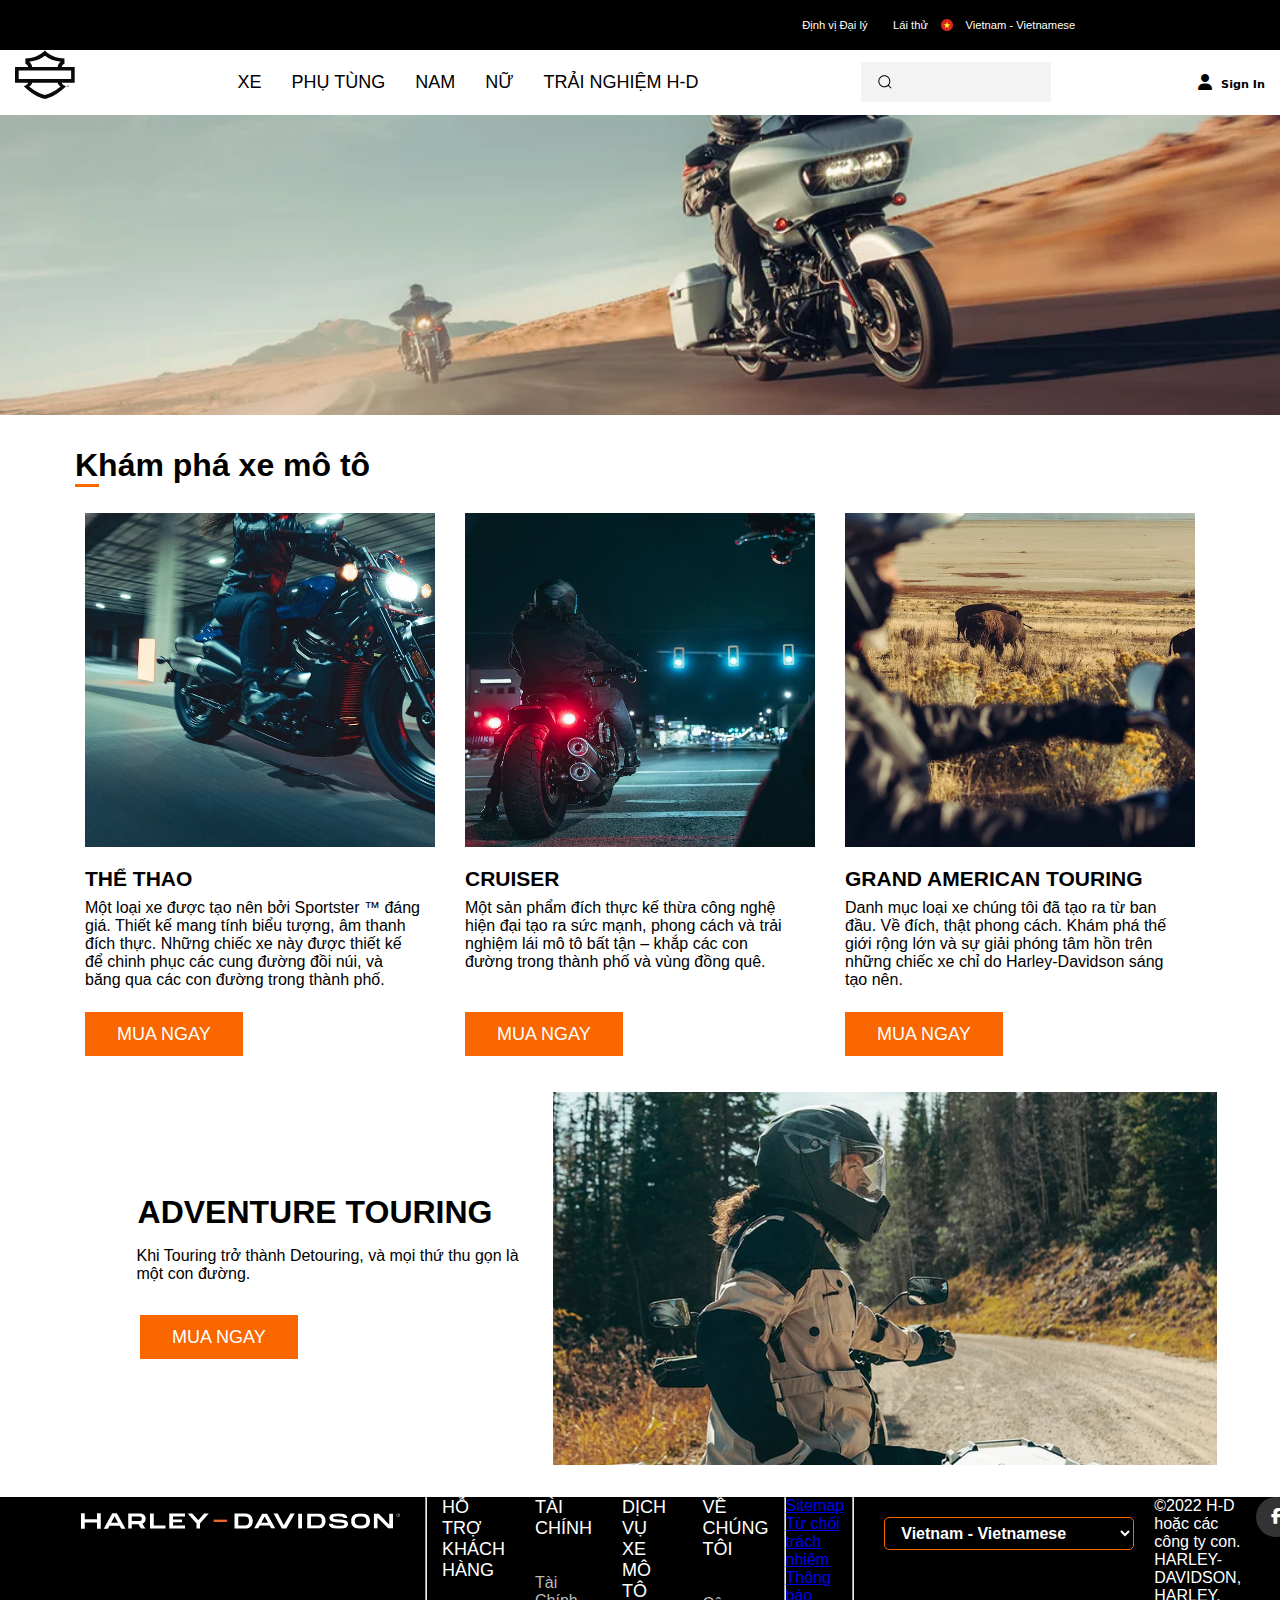
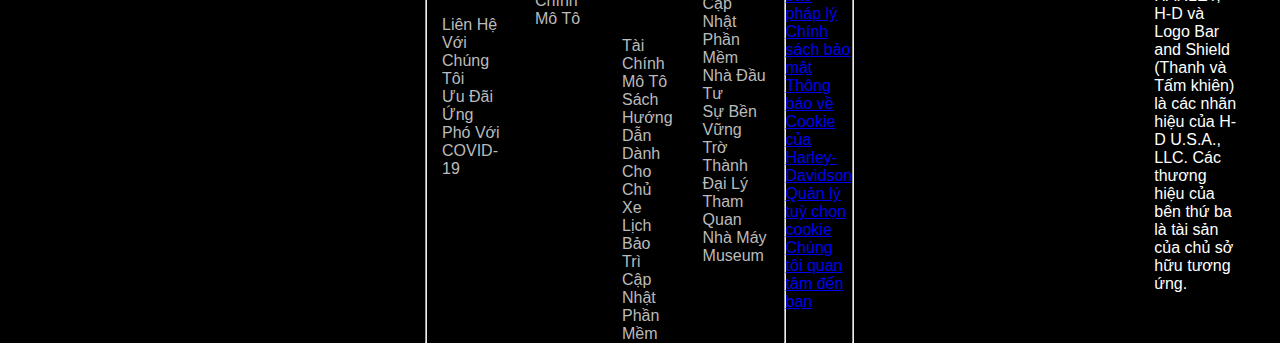
==== commit 80207c87: "Merge branch 'main' of https://github.com/Toilahvu/Harley-davidson" ====
--- a/bikes.html
+++ b/bikes.html
@@ -7,9 +7,12 @@
     <title>Document</title>
     <link href="https://cdn.jsdelivr.net/npm/bootstrap@5.3.0-alpha1/dist/css/bootstrap.min.css" rel="stylesheet"
         integrity="sha384-GLhlTQ8iRABdZLl6O3oVMWSktQOp6b7In1Zl3/Jr59b6EGGoI1aFkw7cmDA6j6gD" crossorigin="anonymous">
+    <link rel="stylesheet" href="../css/harley_main-menu.css">
+    <link rel="stylesheet" href="https://cdnjs.cloudflare.com/ajax/libs/font-awesome/6.2.1/css/all.min.css">
+    <link rel="stylesheet" href="./css/bikes.css" >
+    <link href="https://cdn.jsdelivr.net/npm/bootstrap@5.3.0-alpha1/dist/css/bootstrap.min.css" rel="stylesheet"integrity="sha384-GLhlTQ8iRABdZLl6O3oVMWSktQOp6b7In1Zl3/Jr59b6EGGoI1aFkw7cmDA6j6gD" crossorigin="anonymous">
     <link rel="stylesheet" href="./css/harley_main-menu.css">
-    <link rel="stylesheet" href="./css/bikes.css" >
-  </head>
+</head>
   <body>
     <header>
       <div class="first-bar">
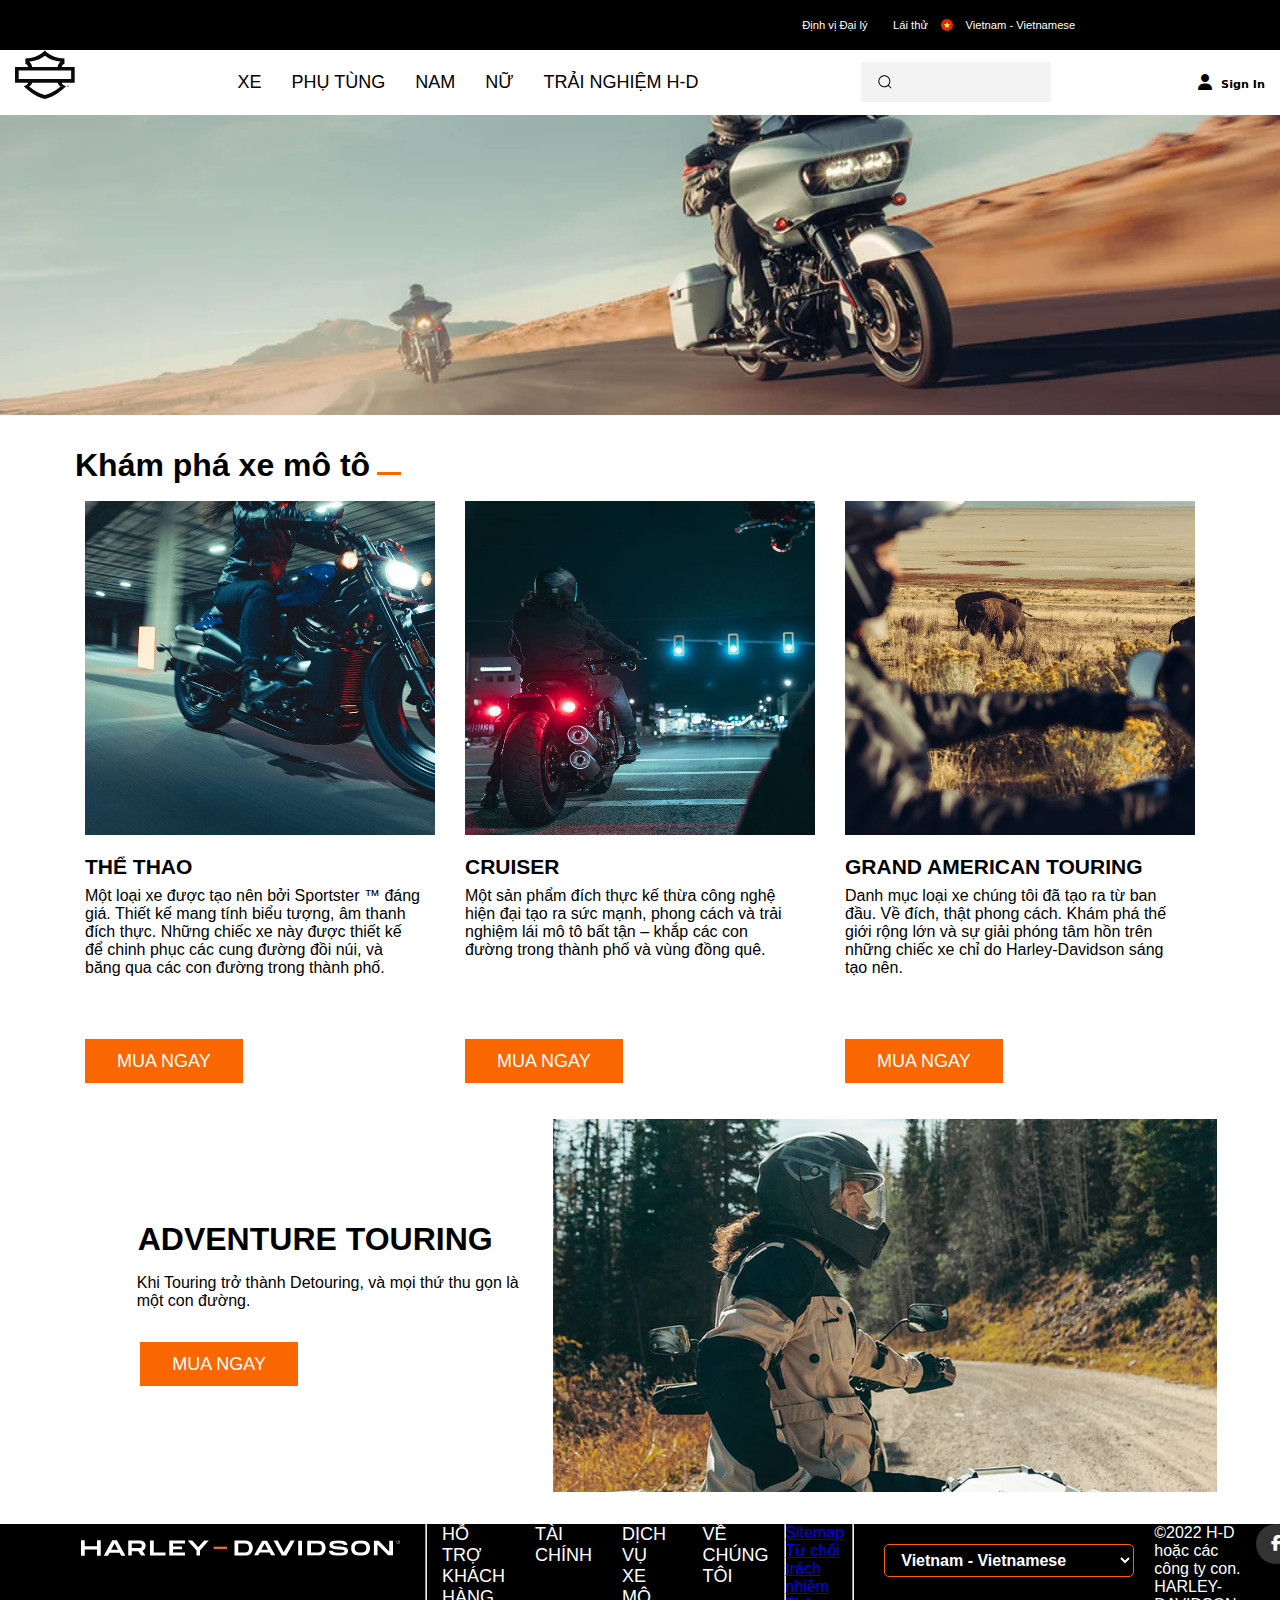
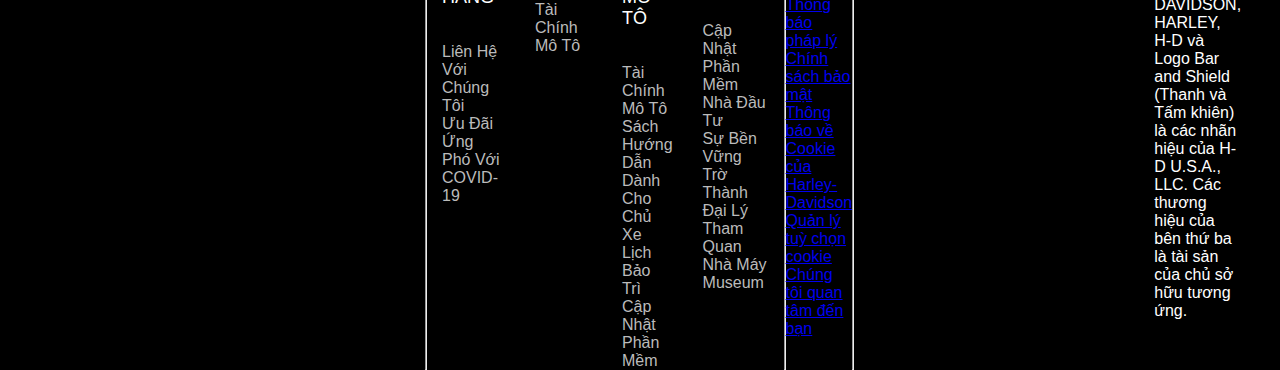
==== commit 5d12a1cb: "update responsive" ====
--- a/bikes.html
+++ b/bikes.html
@@ -342,74 +342,73 @@
             <span class="hero_card"></span>
           </div>
 
-          <div class="card_deck_all">
-            <div class="card_deck">
-              <img src="./images/img xe máy/street-motorcycle-1x1.webp" alt="" />
-
-              <div class="card_body">
-                <div class="hero_card_title">
-                  <a href="">thể thao</a>
-                </div>
-
-                <div class="hero_card_deccription">
-                  Một loại xe được tạo nên bởi Sportster ™ đáng giá. Thiết kế mang
-                  tính biểu tượng, âm thanh đích thực. Những chiếc xe này được
-                  thiết kế để chinh phục các cung đường đồi núi, và băng qua các
-                  con đường trong thành phố.
-                </div>
-              </div>
-
-              <div class="card_footer">
-                <br /><br />
-
-                <span>Mua ngay</span>
-              </div>
+            <div class="card_deck_all">
+                <div class="card_deck">
+                <img src="./images/img xe máy/street-motorcycle-1x1.webp" alt="" />
+
+                <div class="card_body">
+                    <div class="hero_card_title">
+                    <a href="">thể thao</a>
+                    </div>
+
+                    <div class="hero_card_deccription">
+                    Một loại xe được tạo nên bởi Sportster ™ đáng giá. Thiết kế mang
+                    tính biểu tượng, âm thanh đích thực. Những chiếc xe này được
+                    thiết kế để chinh phục các cung đường đồi núi, và băng qua các
+                    con đường trong thành phố.
+                    </div>
+                </div>
+
+                <div class="card_footer">
+                    <br /><br/>
+                    <span>Mua ngay</span>
+                </div>
+                </div>
+
+                <div class="card_deck">
+                <img src="./images/img xe máy/cruiser-motorcycle-1x1.webp" alt="" />
+
+                <div class="card_body">
+                    <div class="hero_card_title">
+                    <a href="">cruiser</a>
+                    </div>
+
+                    <div class="hero_card_deccription">
+                    Một sản phẩm đích thực kế thừa công nghệ hiện đại tạo ra sức
+                    mạnh, phong cách và trải nghiệm lái mô tô bất tận – khắp các con
+                    đường trong thành phố và vùng đồng quê. 
+                    </div>
+                </div>
+
+                <div class="card_footer">
+                    <br /><br />
+
+                    <span>Mua ngay</span>
+                </div>
+                </div>
+
+                <div class="card_deck">
+                <img src="./images/img xe máy/touring-motorcycle-1x1.webp" alt="" />
+
+                <div class="card_body">
+                    <div class="hero_card_title">
+                    <a href="">grand american touring</a>
+                    </div>
+
+                    <div class="hero_card_deccription">
+                    Danh mục loại xe chúng tôi đã tạo ra từ ban đầu. Về đích, thật
+                    phong cách. Khám phá thế giới rộng lớn và sự giải phóng tâm hồn
+                    trên những chiếc xe chỉ do Harley-Davidson sáng tạo nên.
+                    </div>
+                </div>
+
+                <div class="card_footer">
+                    <br /><br />
+
+                    <span>Mua ngay</span>
+                </div>
+                </div>
             </div>
-
-            <div class="card_deck">
-              <img src="./images/img xe máy/cruiser-motorcycle-1x1.webp" alt="" />
-
-              <div class="card_body">
-                <div class="hero_card_title">
-                  <a href="">cruiser</a>
-                </div>
-
-                <div class="hero_card_deccription">
-                  Một sản phẩm đích thực kế thừa công nghệ hiện đại tạo ra sức
-                  mạnh, phong cách và trải nghiệm lái mô tô bất tận – khắp các con
-                  đường trong thành phố và vùng đồng quê.
-                </div>
-              </div>
-
-              <div class="card_footer">
-                <br /><br />
-
-                <span>Mua ngay</span>
-              </div>
-            </div>
-
-            <div class="card_deck">
-              <img src="./images/img xe máy/touring-motorcycle-1x1.webp" alt="" />
-
-              <div class="card_body">
-                <div class="hero_card_title">
-                  <a href="">grand american touring</a>
-                </div>
-
-                <div class="hero_card_deccription">
-                  Danh mục loại xe chúng tôi đã tạo ra từ ban đầu. Về đích, thật
-                  phong cách. Khám phá thế giới rộng lớn và sự giải phóng tâm hồn
-                  trên những chiếc xe chỉ do Harley-Davidson sáng tạo nên.
-                </div>
-              </div>
-
-              <div class="card_footer">
-                <br /><br />
-
-                <span>Mua ngay</span>
-              </div>
-            </div>
-          </div>
         </div>
       </div>
 
@@ -433,7 +432,8 @@
 
         </div>
 
-        <img src="./images/img xe máy/adventure-motorcycle-media-card.webp" alt="">
+        <div class="media_img">        <img src="./images/img xe máy/adventure-motorcycle-media-card.webp" alt="">
+        </div>
       </div>
 
       <div class="cmp_margin_top"><br /></div>
--- a/css/bikes.css
+++ b/css/bikes.css
@@ -23,13 +23,15 @@
   font-weight: bold;
   padding: 0 0 16px;
   margin-left: 75px;
+  display: flex;
 }
 
 .hero_card {
   width: 24px;
   height: 10px;
-  display: flex;
-  justify-content: center;
+  margin-top: 25px;
+  margin-left: 7px;
+
   border-top: 3px solid #fa6600;
 }
 
@@ -49,10 +51,6 @@
   padding-bottom: 16px;
 }
 
-.card_body{
-    height: 121px;
-}
-
 .hero_card_title a {
   font-size: 21px;
   margin-left: 15px;
@@ -67,6 +65,7 @@
   margin-right: 30px;
   padding: 8px 0 0;
   font-size: 16px;
+  height: 128px;
 }
 
 .card_footer {
@@ -114,9 +113,7 @@
 
 .row_contentimage .description{
     margin: 16px 0 8px 58px;
-    width: 400px;
-
-    
+    width: 400px;    
 }
 
 .media_card img{
@@ -125,4 +122,75 @@
 
 .row{
   display: flex;
+}
+
+.media_img img{
+  height: 373px;
+}
+
+@media screen and (max-width: 970px) {
+  .card_deck img {
+    width: 210px;
+    height: 210px;
+    margin-left: 15px;
+    padding-bottom: 16px;
+  }
+  .card_deck {
+    width: 240px;
+    height: auto;
+  }
+  .card_footer {
+    margin-left: 15px;
+    height: 72px;
+    width: 350px;
+    
+  }
+  .card_deck_all{
+    display: flex;
+    justify-content: center;
+    height: 530px;
+  }
+  .hero_card_title a {
+    font-size: 20px;
+    margin-left: 15px;
+    text-decoration: none;
+    text-transform: uppercase;
+    color: black;
+    font-weight: bold;
+  }
+  .card_body{
+    height: 225px;
+  }
+  .media_card{
+    height: auto;
+    display: flex;
+    justify-content: center;
+    flex-direction: column-reverse;
+    padding: 0 104px;
+  }
+  .media_card img{
+    width: 689.19px;
+    height: 386.8px;
+  }
+  .row_contentimage{
+    padding: 0;
+    display: flex;
+    flex-direction: column;	
+    align-items: baseline;
+  }
+  .row_contentimage .description{
+    margin: 0;
+    width: 400px;    
+  }
+  .media_card .card_footer{
+    margin: 0;
+    margin-top: -30px;
+  }
+  .row_contentimage .header{
+    font-size: 32px;
+    text-transform: uppercase;
+    font-weight: bold;
+    margin-left: 0px
+}
+
 }